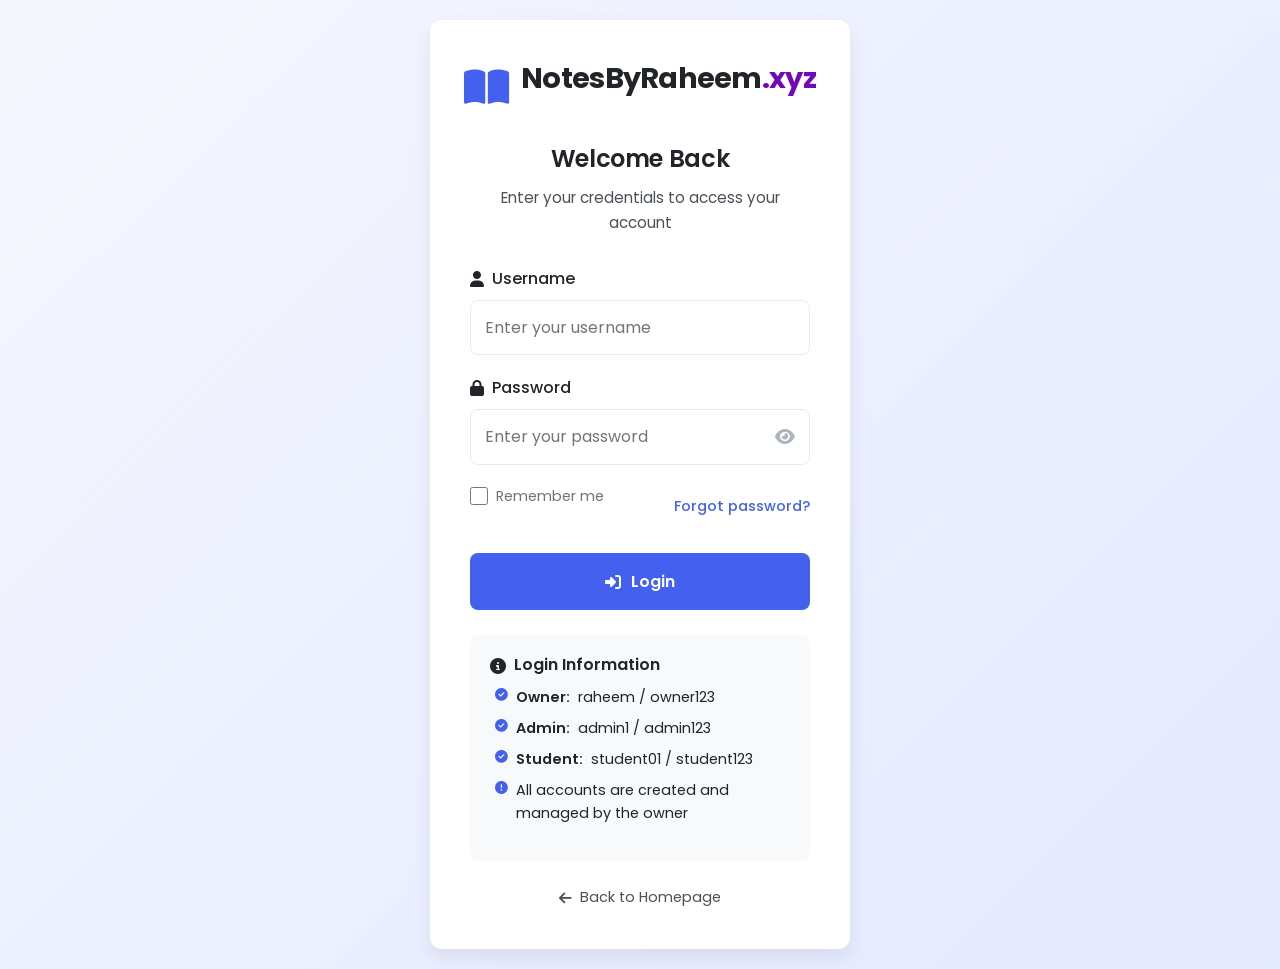
==== login.html @ 8ab5bcd1 "Initial commit" ====
<!DOCTYPE html>
<html lang="en">
<head>
    <meta charset="UTF-8">
    <meta name="viewport" content="width=device-width, initial-scale=1.0">
    <title>Login - NotesByRaheem.xyz</title>
    <link rel="stylesheet" href="https://cdnjs.cloudflare.com/ajax/libs/font-awesome/6.4.0/css/all.min.css">
    <link href="https://fonts.googleapis.com/css2?family=Poppins:wght@300;400;500;600;700&family=Roboto:wght@300;400;500&display=swap" rel="stylesheet">
    <link rel="stylesheet" href="css/main.css">
    <link rel="icon" type="image/x-icon" href="assets/favicon.ico">
    <style>
        /* Temporary styles for login page until main.css is created */
        :root {
            --primary-color: #4361ee;
            --primary-dark: #3a56d4;
            --secondary-color: #7209b7;
            --light-color: #f8f9fa;
            --dark-color: #212529;
            --gray-light: #e9ecef;
            --gray-medium: #adb5bd;
            --gray-dark: #495057;
            --success-color: #4cc9f0;
            --danger-color: #f94144;
            --border-radius: 12px;
            --box-shadow: 0 8px 20px rgba(0, 0, 0, 0.08);
        }
        
        * {
            margin: 0;
            padding: 0;
            box-sizing: border-box;
        }
        
        body {
            font-family: 'Poppins', sans-serif;
            background: linear-gradient(135deg, #f5f7ff 0%, #e3e9ff 100%);
            min-height: 100vh;
            display: flex;
            align-items: center;
            justify-content: center;
            padding: 20px;
        }
        
        .login-container {
            width: 100%;
            max-width: 420px;
        }
        
        .login-card {
            background-color: white;
            border-radius: var(--border-radius);
            padding: 40px;
            box-shadow: var(--box-shadow);
            text-align: center;
        }
        
        .logo {
            display: flex;
            align-items: center;
            justify-content: center;
            gap: 12px;
            margin-bottom: 30px;
        }
        
        .logo i {
            font-size: 2.5rem;
            color: var(--primary-color);
        }
        
        .logo h1 {
            font-size: 1.8rem;
            font-weight: 700;
            color: var(--dark-color);
        }
        
        .logo .domain {
            color: var(--secondary-color);
        }
        
        .login-card h2 {
            font-size: 1.5rem;
            margin-bottom: 10px;
            color: var(--dark-color);
        }
        
        .login-card p {
            color: var(--gray-dark);
            margin-bottom: 30px;
            font-size: 0.95rem;
        }
        
        .form-group {
            margin-bottom: 20px;
            text-align: left;
        }
        
        .form-group label {
            display: block;
            margin-bottom: 8px;
            font-weight: 500;
            color: var(--dark-color);
            display: flex;
            align-items: center;
            gap: 8px;
        }
        
        .form-group input {
            width: 100%;
            padding: 14px;
            border: 1px solid var(--gray-light);
            border-radius: 8px;
            font-family: 'Poppins', sans-serif;
            font-size: 1rem;
            transition: all 0.3s ease;
        }
        
        .form-group input:focus {
            outline: none;
            border-color: var(--primary-color);
            box-shadow: 0 0 0 3px rgba(67, 97, 238, 0.1);
        }
        
        .password-container {
            position: relative;
        }
        
        .toggle-password {
            position: absolute;
            right: 15px;
            top: 50%;
            transform: translateY(-50%);
            background: none;
            border: none;
            color: var(--gray-medium);
            cursor: pointer;
            font-size: 1.1rem;
        }
        
        .remember-forgot {
            display: flex;
            justify-content: space-between;
            align-items: center;
            margin-bottom: 25px;
            font-size: 0.9rem;
        }
        
        .remember-me {
            display: flex;
            align-items: center;
            gap: 8px;
        }
        
        .forgot-password {
            color: var(--primary-color);
            text-decoration: none;
            font-weight: 500;
        }
        
        .forgot-password:hover {
            text-decoration: underline;
        }
        
        .btn-login {
            width: 100%;
            padding: 16px;
            background-color: var(--primary-color);
            color: white;
            border: none;
            border-radius: 8px;
            font-size: 1rem;
            font-weight: 600;
            cursor: pointer;
            transition: all 0.3s ease;
            display: flex;
            align-items: center;
            justify-content: center;
            gap: 10px;
        }
        
        .btn-login:hover {
            background-color: var(--primary-dark);
            transform: translateY(-2px);
            box-shadow: 0 12px 30px rgba(67, 97, 238, 0.2);
        }
        
        .login-message {
            margin-top: 20px;
            padding: 12px;
            border-radius: 8px;
            font-size: 0.9rem;
            display: none;
        }
        
        .login-message.success {
            background-color: rgba(76, 201, 240, 0.1);
            color: #0c5460;
            border: 1px solid #bee5eb;
        }
        
        .login-message.error {
            background-color: rgba(249, 65, 68, 0.1);
            color: #721c24;
            border: 1px solid #f5c6cb;
        }
        
        .role-info {
            margin-top: 25px;
            padding: 20px;
            background-color: #f8f9fa;
            border-radius: 8px;
            text-align: left;
            font-size: 0.9rem;
        }
        
        .role-info h3 {
            font-size: 1rem;
            margin-bottom: 10px;
            color: var(--dark-color);
            display: flex;
            align-items: center;
            gap: 8px;
        }
        
        .role-info ul {
            list-style: none;
            padding-left: 5px;
        }
        
        .role-info li {
            margin-bottom: 8px;
            display: flex;
            align-items: flex-start;
            gap: 8px;
        }
        
        .role-info li i {
            color: var(--primary-color);
            font-size: 0.8rem;
            margin-top: 3px;
        }
        
        .back-home {
            margin-top: 25px;
            text-align: center;
        }
        
        .back-home a {
            color: var(--gray-dark);
            text-decoration: none;
            display: flex;
            align-items: center;
            justify-content: center;
            gap: 8px;
            font-size: 0.9rem;
        }
        
        .back-home a:hover {
            color: var(--primary-color);
        }
        
        @media (max-width: 576px) {
            .login-card {
                padding: 30px 25px;
            }
            
            .logo h1 {
                font-size: 1.5rem;
            }
            
            .remember-forgot {
                flex-direction: column;
                align-items: flex-start;
                gap: 15px;
            }
        }
    </style>
</head>
<body>
    <div class="login-container">
        <div class="login-card">
            <div class="logo">
                <i class="fas fa-book-open"></i>
                <h1>NotesByRaheem<span class="domain">.xyz</span></h1>
            </div>
            
            <h2>Welcome Back</h2>
            <p>Enter your credentials to access your account</p>
            
            <form id="login-form">
                <div class="form-group">
                    <label for="username"><i class="fas fa-user"></i> Username</label>
                    <input type="text" id="username" placeholder="Enter your username" required autocomplete="username">
                </div>
                
                <div class="form-group">
                    <label for="password"><i class="fas fa-lock"></i> Password</label>
                    <div class="password-container">
                        <input type="password" id="password" placeholder="Enter your password" required autocomplete="current-password">
                        <button type="button" class="toggle-password" id="toggle-password">
                            <i class="fas fa-eye"></i>
                        </button>
                    </div>
                </div>
                
                <div class="remember-forgot">
                    <div class="remember-me">
                        <input type="checkbox" id="remember-me">
                        <label for="remember-me">Remember me</label>
                    </div>
                    <a href="#" class="forgot-password" id="forgot-password">Forgot password?</a>
                </div>
                
                <button type="submit" class="btn-login">
                    <i class="fas fa-sign-in-alt"></i> Login
                </button>
                
                <div class="login-message" id="login-message"></div>
            </form>
            
            <div class="role-info">
                <h3><i class="fas fa-info-circle"></i> Login Information</h3>
                <ul>
                    <li><i class="fas fa-check-circle"></i> <strong>Owner:</strong> raheem / owner123</li>
                    <li><i class="fas fa-check-circle"></i> <strong>Admin:</strong> admin1 / admin123</li>
                    <li><i class="fas fa-check-circle"></i> <strong>Student:</strong> student01 / student123</li>
                    <li><i class="fas fa-exclamation-circle"></i> All accounts are created and managed by the owner</li>
                </ul>
            </div>
            
            <div class="back-home">
                <a href="index.html"><i class="fas fa-arrow-left"></i> Back to Homepage</a>
            </div>
        </div>
    </div>

    <script>
        // Authentication simulation
        const users = [
            {
                id: 1,
                username: 'raheem',
                password: 'owner123',
                role: 'owner',
                fullName: 'Raheem Ahmed',
                email: 'raheem@notesbyraheem.xyz',
                isActive: true
            },
            {
                id: 2,
                username: 'admin1',
                password: 'admin123',
                role: 'admin',
                fullName: 'Admin One',
                email: 'admin1@notesbyraheem.xyz',
                isActive: true
            },
            {
                id: 3,
                username: 'student01',
                password: 'student123',
                role: 'student',
                fullName: 'Ali Khan',
                email: 'ali.khan@example.com',
                rollNumber: 'CS-2023-001',
                isActive: true
            },
            {
                id: 4,
                username: 'student02',
                password: 'student123',
                role: 'student',
                fullName: 'Sara Ahmed',
                email: 'sara.ahmed@example.com',
                rollNumber: 'CS-2023-002',
                isActive: true
            }
        ];

        // DOM elements
        const loginForm = document.getElementById('login-form');
        const usernameInput = document.getElementById('username');
        const passwordInput = document.getElementById('password');
        const togglePasswordBtn = document.getElementById('toggle-password');
        const loginMessage = document.getElementById('login-message');
        const forgotPasswordLink = document.getElementById('forgot-password');

        // Toggle password visibility
        togglePasswordBtn.addEventListener('click', function() {
            const type = passwordInput.getAttribute('type') === 'password' ? 'text' : 'password';
            passwordInput.setAttribute('type', type);
            this.innerHTML = type === 'password' ? '<i class="fas fa-eye"></i>' : '<i class="fas fa-eye-slash"></i>';
        });

        // Forgot password handler
        forgotPasswordLink.addEventListener('click', function(e) {
            e.preventDefault();
            showMessage('Password reset requests must be made directly to the owner (Raheem).', 'error');
        });

        // Login form submission
        loginForm.addEventListener('submit', function(e) {
            e.preventDefault();
            
            const username = usernameInput.value.trim();
            const password = passwordInput.value.trim();
            const rememberMe = document.getElementById('remember-me').checked;
            
            // Clear previous messages
            loginMessage.style.display = 'none';
            loginMessage.className = 'login-message';
            
            // Validate inputs
            if (!username || !password) {
                showMessage('Please enter both username and password.', 'error');
                return;
            }
            
            // Find user
            const user = users.find(u => u.username === username && u.password === password);
            
            if (!user) {
                showMessage('Invalid username or password. Please try again.', 'error');
                return;
            }
            
            if (!user.isActive) {
                showMessage('Your account has been deactivated. Contact the owner.', 'error');
                return;
            }
            
            // Successful login
            showMessage(`Login successful! Redirecting to ${user.role} dashboard...`, 'success');
            
            // Store user session
            const sessionData = {
                userId: user.id,
                username: user.username,
                role: user.role,
                fullName: user.fullName,
                loginTime: new Date().toISOString()
            };
            
            if (rememberMe) {
                localStorage.setItem('notesbyraheem_session', JSON.stringify(sessionData));
                localStorage.setItem('notesbyraheem_remember', 'true');
            } else {
                sessionStorage.setItem('notesbyraheem_session', JSON.stringify(sessionData));
            }
            
            // Redirect based on role after a short delay
            setTimeout(() => {
                switch(user.role) {
                    case 'owner':
                        window.location.href = 'owner/dashboard.html';
                        break;
                    case 'admin':
                        window.location.href = 'admin/dashboard.html';
                        break;
                    case 'student':
                        window.location.href = 'student/dashboard.html';
                        break;
                    default:
                        window.location.href = 'index.html';
                }
            }, 1500);
        });

        // Show message function
        function showMessage(text, type) {
            loginMessage.textContent = text;
            loginMessage.className = `login-message ${type}`;
            loginMessage.style.display = 'block';
            
            // Auto-hide success messages after 5 seconds
            if (type === 'success') {
                setTimeout(() => {
                    loginMessage.style.display = 'none';
                }, 5000);
            }
        }

        // Check for existing session on page load
        document.addEventListener('DOMContentLoaded', function() {
            const session = localStorage.getItem('notesbyraheem_session') || 
                           sessionStorage.getItem('notesbyraheem_session');
            
            if (session) {
                try {
                    const userData = JSON.parse(session);
                    usernameInput.value = userData.username;
                    
                    // If "remember me" was checked, show a welcome back message
                    if (localStorage.getItem('notesbyraheem_remember')) {
                        showMessage(`Welcome back, ${userData.username}!`, 'success');
                        setTimeout(() => {
                            loginMessage.style.display = 'none';
                        }, 3000);
                    }
                } catch (e) {
                    // Invalid session data, clear it
                    localStorage.removeItem('notesbyraheem_session');
                    sessionStorage.removeItem('notesbyraheem_session');
                    localStorage.removeItem('notesbyraheem_remember');
                }
            }
        });
    </script>
</body>
</html>
---- css/main.css ----
/* 
 * Main CSS File - NotesByRaheem.xyz
 * Modular CSS Architecture
 */

/* Import Google Fonts */
@import url('https://fonts.googleapis.com/css2?family=Poppins:wght@300;400;500;600;700&family=Roboto:wght@300;400;500&display=swap');

/* Import Font Awesome */
@import url('https://cdnjs.cloudflare.com/ajax/libs/font-awesome/6.4.0/css/all.min.css');

/* Import Base Styles */
@import url('base/variables.css');
@import url('base/reset.css');
@import url('base/typography.css');
@import url('base/utilities.css');

/* Import Layout */
@import url('layout/container.css');
@import url('layout/grid.css');
@import url('layout/navigation.css');
@import url('layout/footer.css');

/* Import Components */
@import url('components/buttons.css');
@import url('components/cards.css');
@import url('components/forms.css');
@import url('components/modals.css');
@import url('components/alerts.css');
@import url('components/tables.css');

/* Import Pages */
@import url('pages/home.css');
@import url('pages/login.css');
@import url('pages/dashboard.css');
@import url('pages/upload.css');
@import url('pages/notes.css');
@import url('pages/admin.css');
@import url('pages/owner.css');

/* Import Responsive */
@import url('responsive/mobile.css');
@import url('responsive/tablet.css');
@import url('responsive/desktop.css');
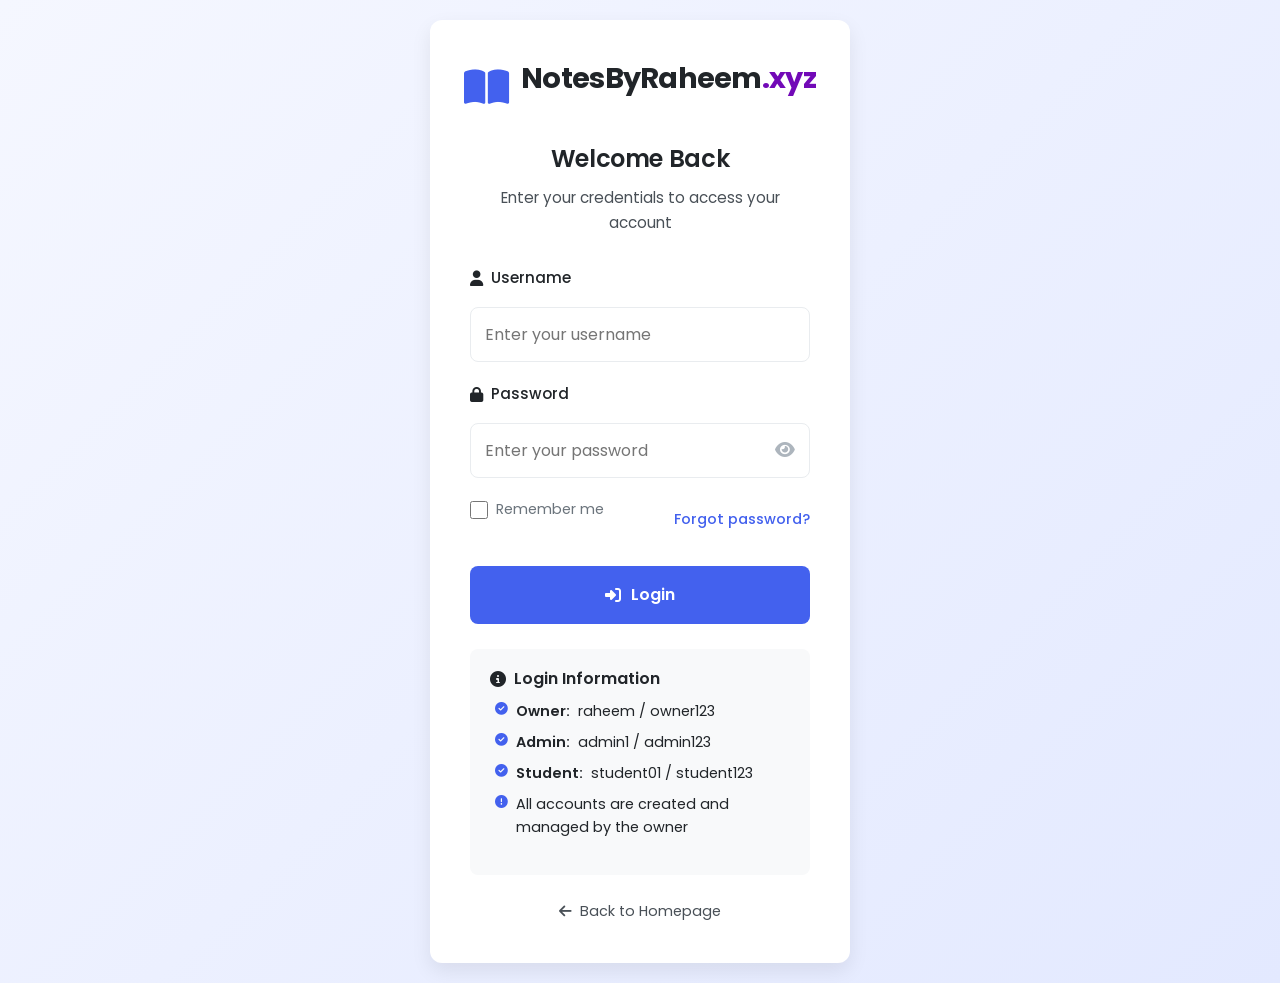
==== commit 1884cadb: "dashboards and login pages done" ====
--- a/login.html
+++ b/login.html
@@ -433,18 +433,19 @@
             
             // Store user session
             const sessionData = {
-                userId: user.id,
+                id: user.id,
                 username: user.username,
+                name: user.fullName,
                 role: user.role,
-                fullName: user.fullName,
+                email: user.email,
                 loginTime: new Date().toISOString()
             };
             
             if (rememberMe) {
-                localStorage.setItem('notesbyraheem_session', JSON.stringify(sessionData));
-                localStorage.setItem('notesbyraheem_remember', 'true');
+                localStorage.setItem('currentUser', JSON.stringify(sessionData));
+                localStorage.setItem('rememberMe', 'true');
             } else {
-                sessionStorage.setItem('notesbyraheem_session', JSON.stringify(sessionData));
+                sessionStorage.setItem('currentUser', JSON.stringify(sessionData));
             }
             
             // Redirect based on role after a short delay
@@ -481,8 +482,8 @@
 
         // Check for existing session on page load
         document.addEventListener('DOMContentLoaded', function() {
-            const session = localStorage.getItem('notesbyraheem_session') || 
-                           sessionStorage.getItem('notesbyraheem_session');
+            const session = localStorage.getItem('currentUser') ||
+                           sessionStorage.getItem('currentUser');
             
             if (session) {
                 try {
@@ -490,7 +491,7 @@
                     usernameInput.value = userData.username;
                     
                     // If "remember me" was checked, show a welcome back message
-                    if (localStorage.getItem('notesbyraheem_remember')) {
+                    if (localStorage.getItem('rememberMe')) {
                         showMessage(`Welcome back, ${userData.username}!`, 'success');
                         setTimeout(() => {
                             loginMessage.style.display = 'none';
@@ -498,9 +499,9 @@
                     }
                 } catch (e) {
                     // Invalid session data, clear it
-                    localStorage.removeItem('notesbyraheem_session');
-                    sessionStorage.removeItem('notesbyraheem_session');
-                    localStorage.removeItem('notesbyraheem_remember');
+                    localStorage.removeItem('currentUser');
+                    sessionStorage.removeItem('currentUser');
+                    localStorage.removeItem('rememberMe');
                 }
             }
         });
